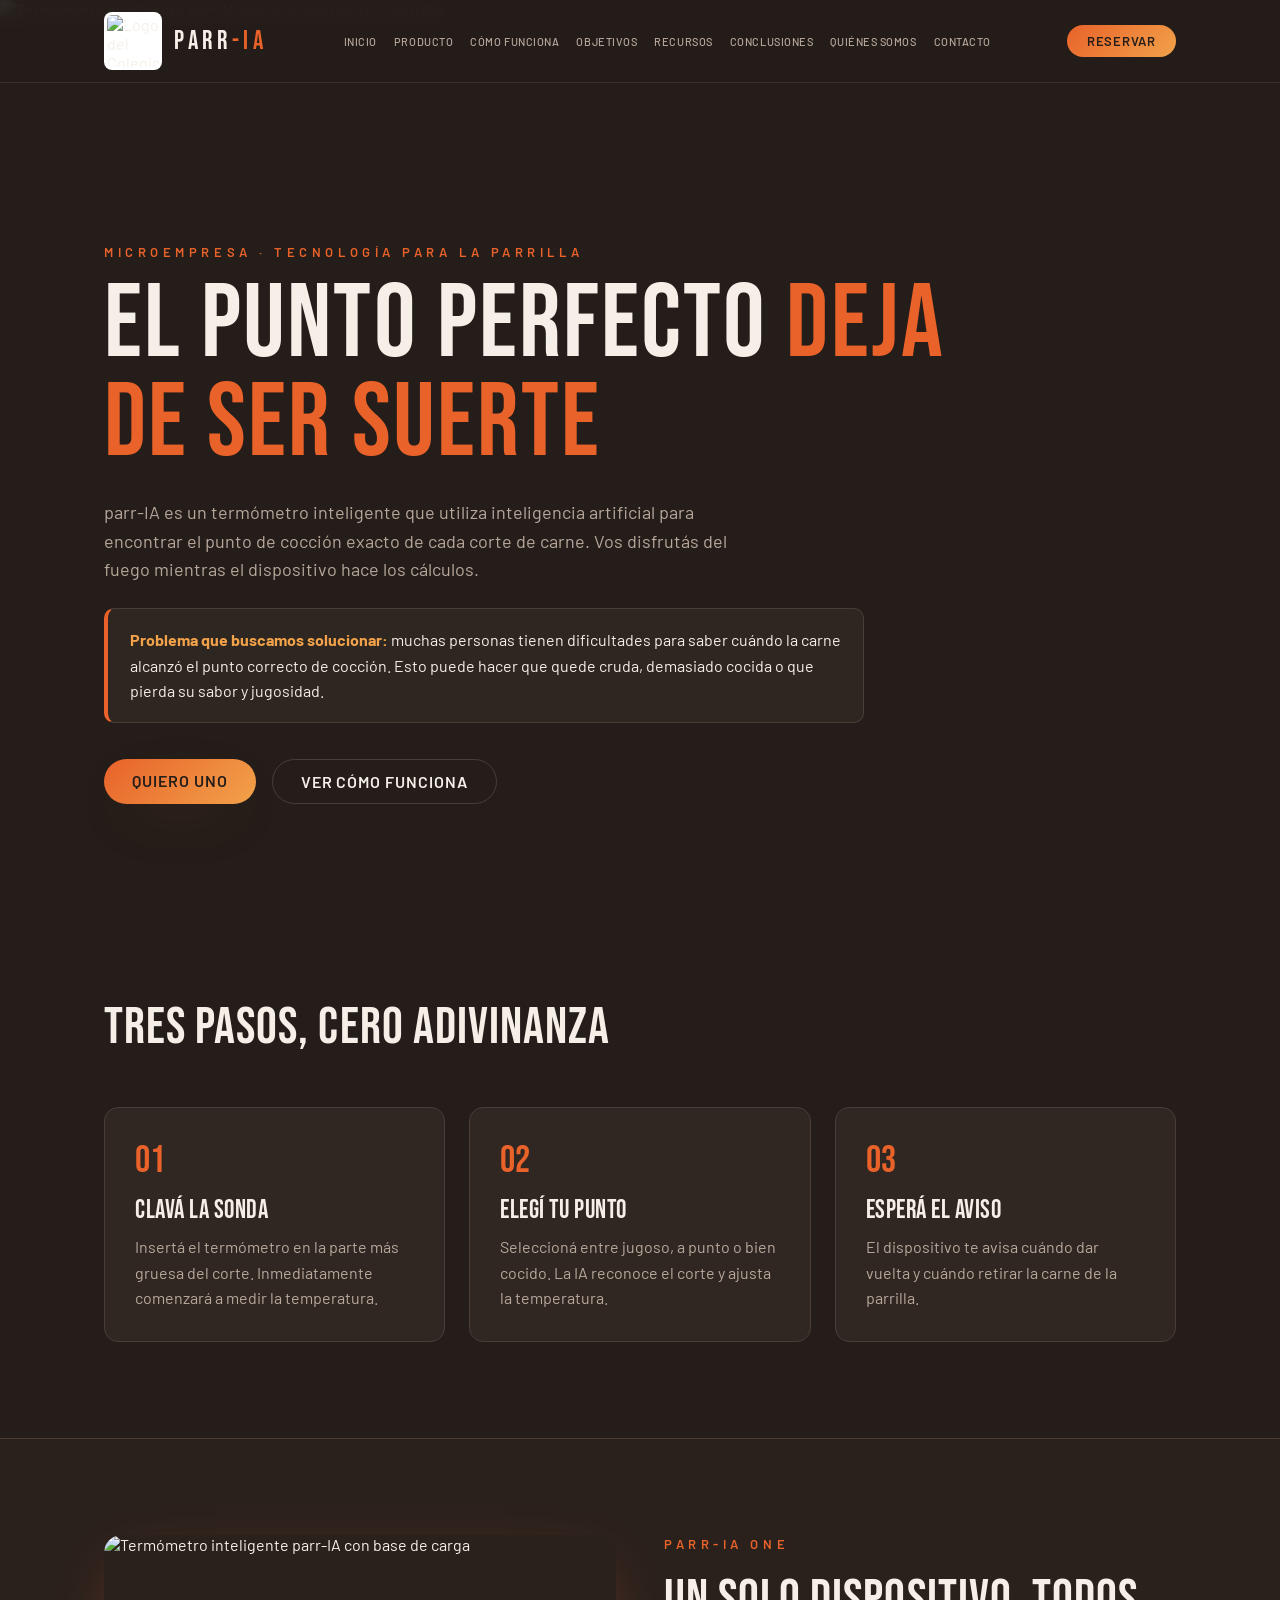
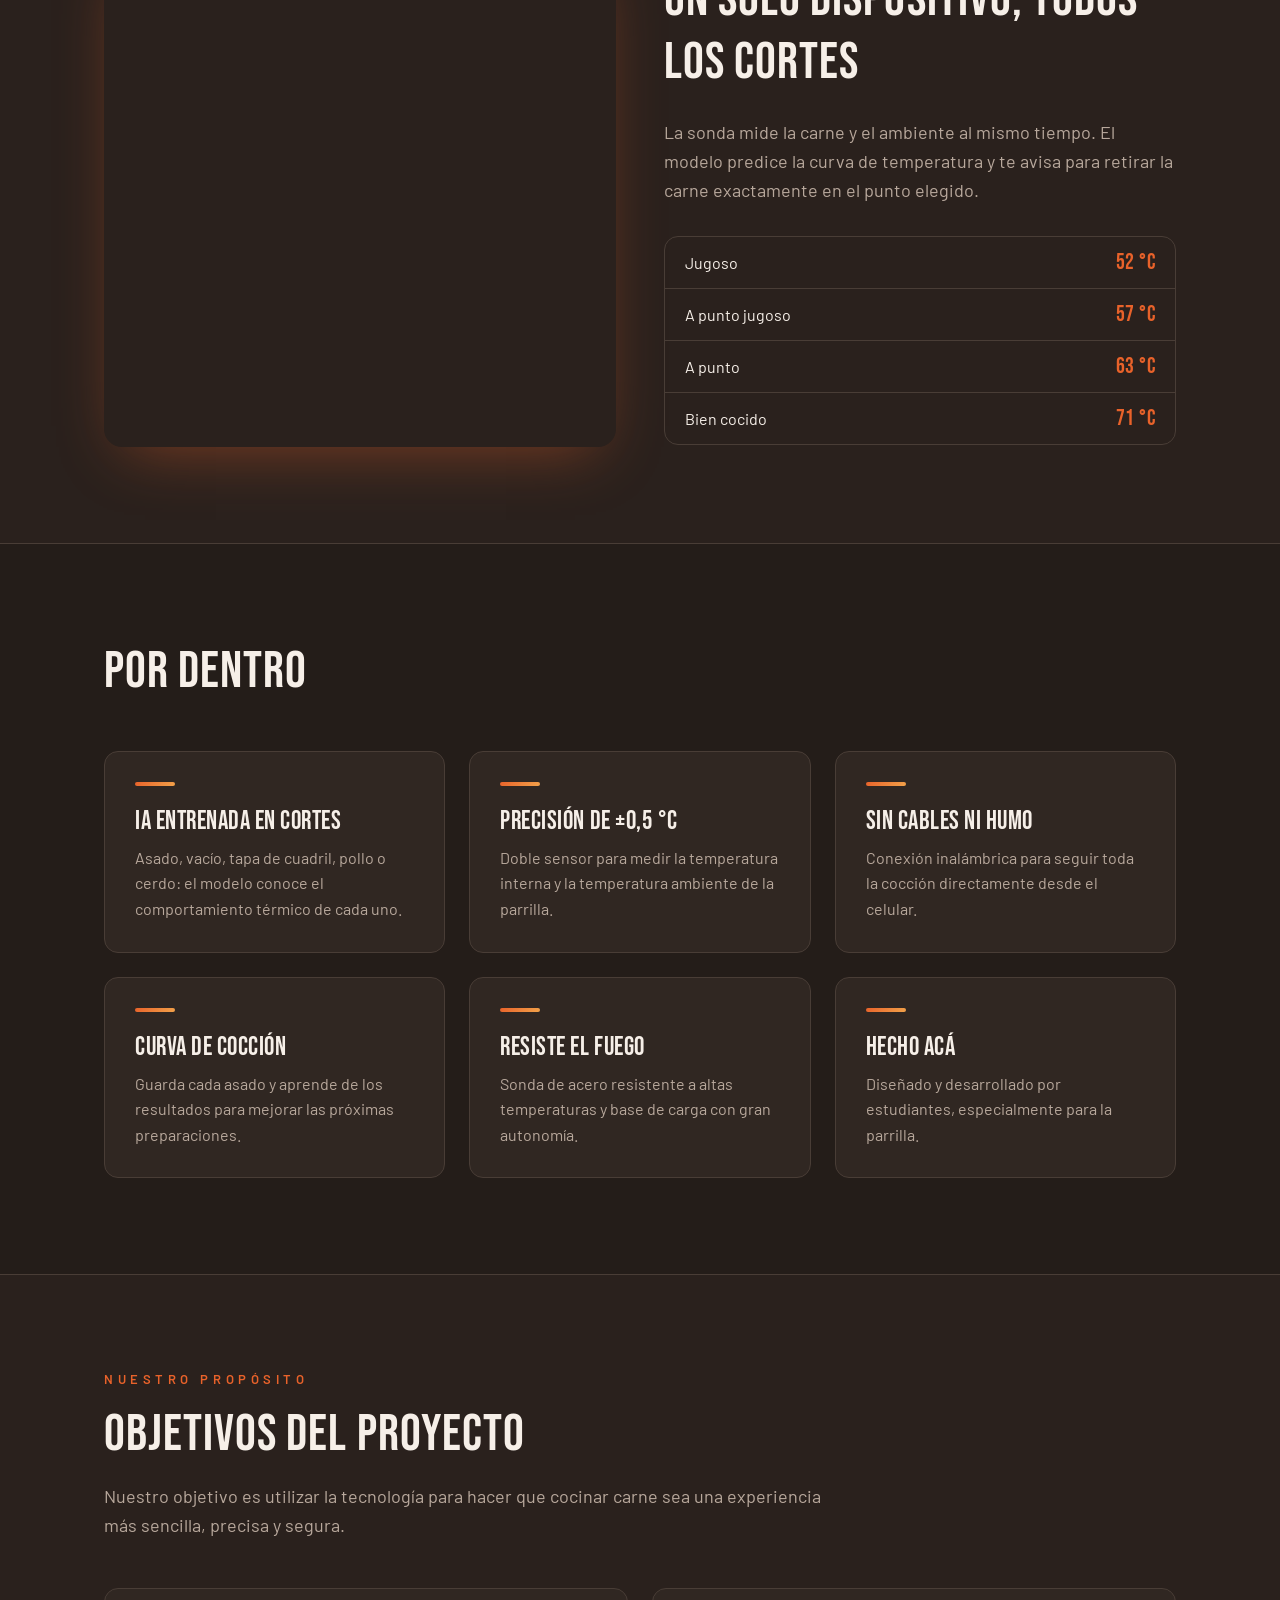
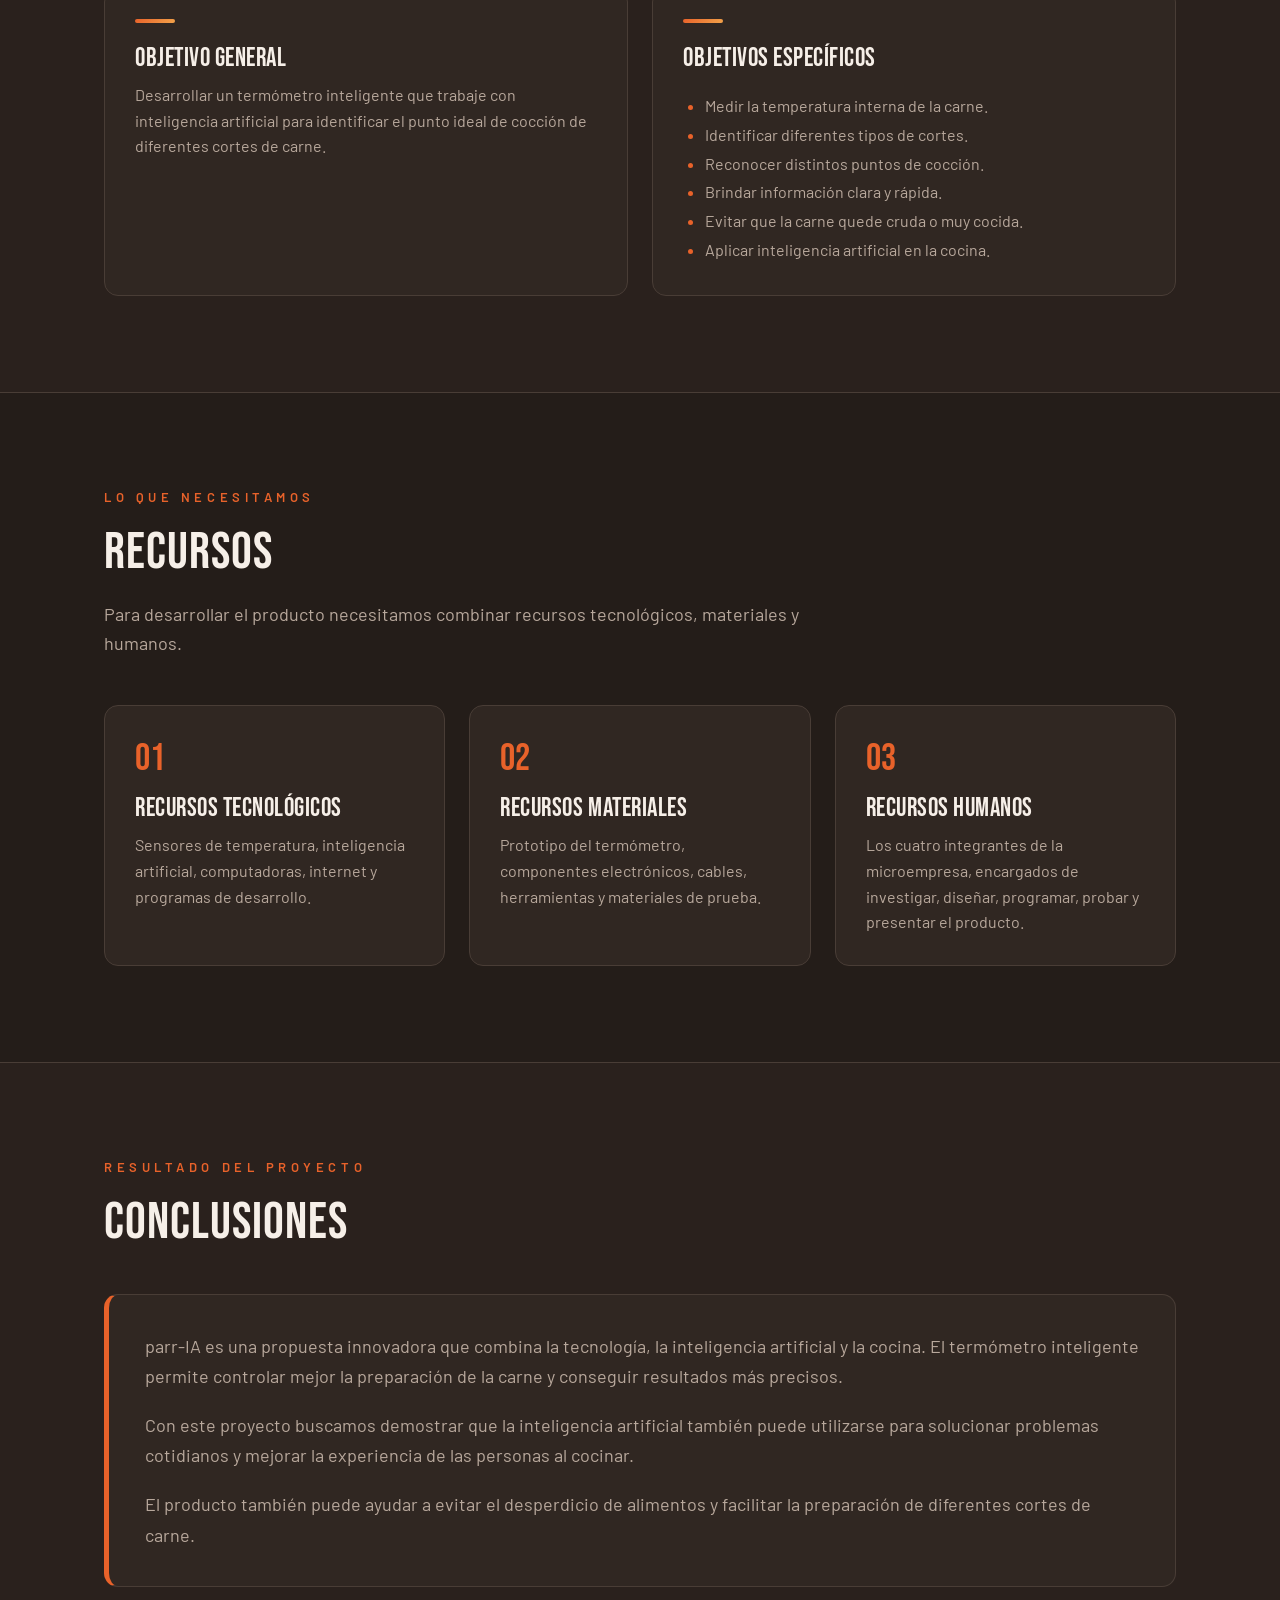
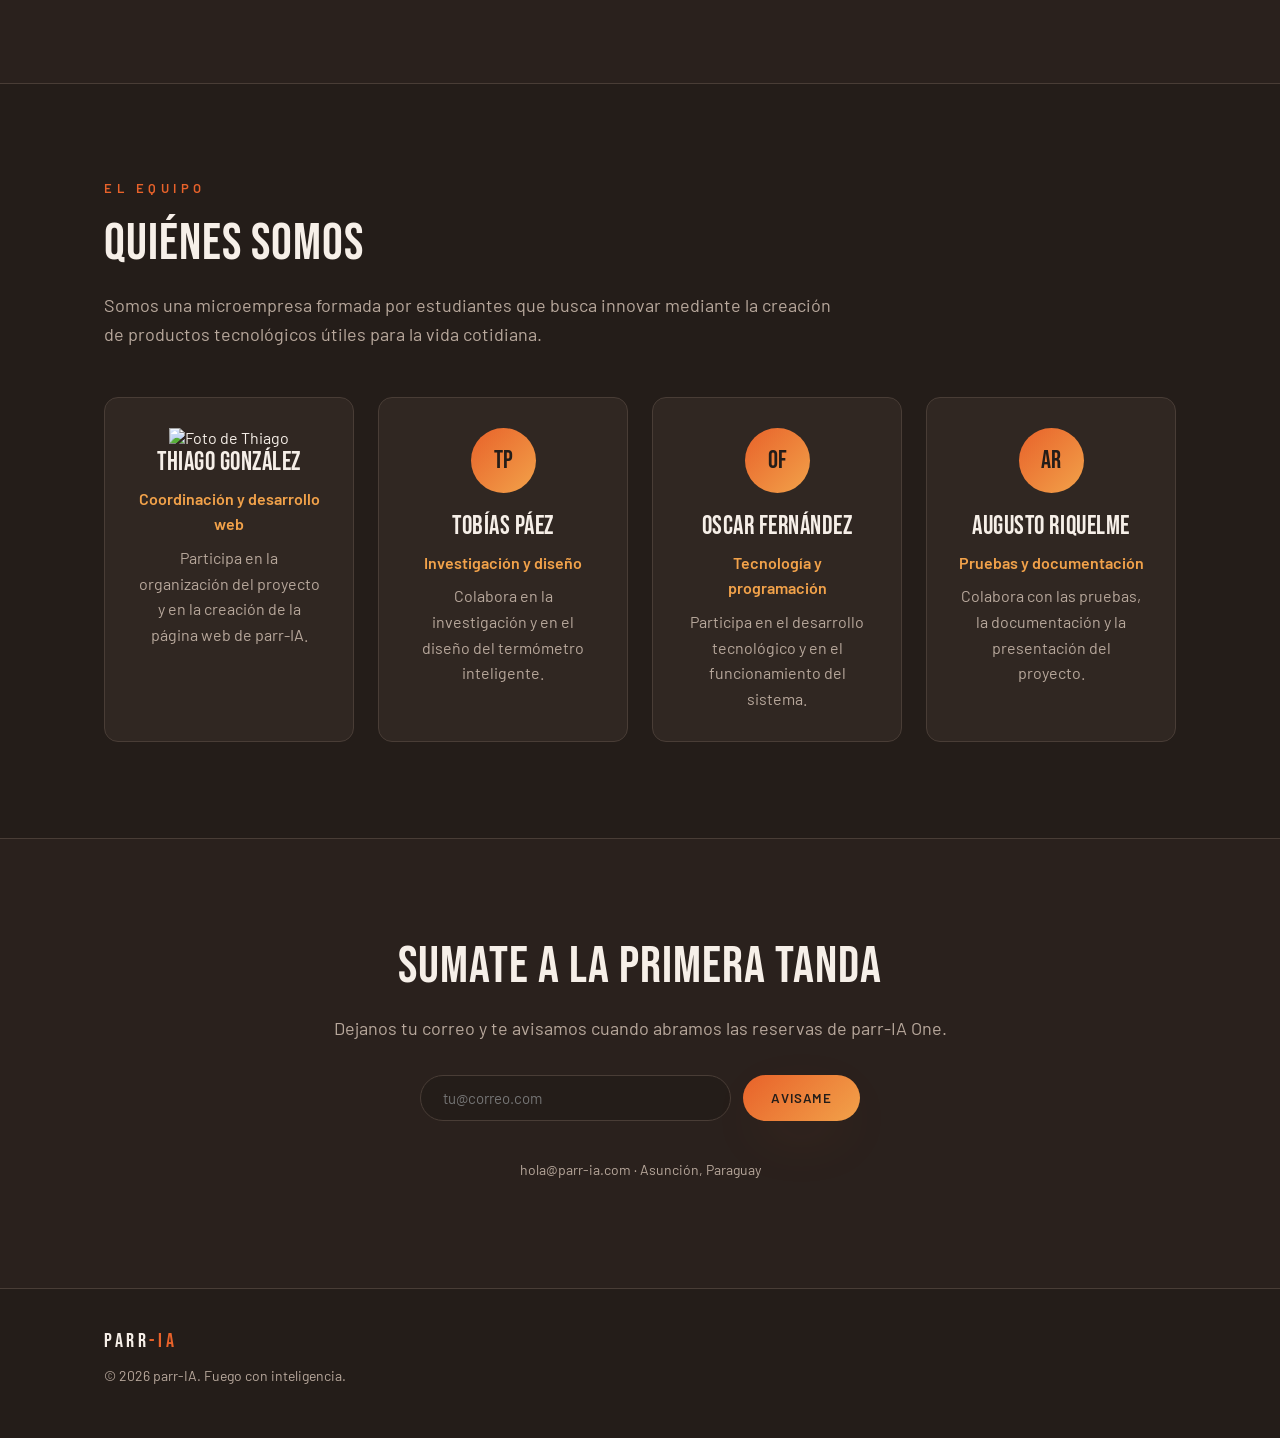
==== indexXparr.-ia.html @ 5ee210b6 "Add files via upload" ====
<!doctype html>
<html lang="es">
<head>
  <meta charset="utf-8" />
  <meta name="viewport" content="width=device-width, initial-scale=1" />

  <title>parr-IA — Termómetro inteligente con IA</title>

  <meta
    name="description"
    content="parr-IA es una microempresa que crea un termómetro inteligente con IA para encontrar el punto de cocción perfecto de cada corte de carne."
  />

  <link rel="preconnect" href="https://fonts.googleapis.com" />

  <link
    rel="preconnect"
    href="https://fonts.gstatic.com"
    crossorigin
  />

  <link
    href="https://fonts.googleapis.com/css2?family=Bebas+Neue&family=Barlow:wght@400;500;600;700&display=swap"
    rel="stylesheet"
  />

  <style>
    :root {
      --background: #241d19;
      --foreground: #f6efe8;
      --card: #302722;
      --muted-foreground: #b8a89c;
      --border: #493d36;
      --ember: #e8622a;
      --ember-glow: #f2a24a;

      --gradient-ember: linear-gradient(
        135deg,
        var(--ember),
        var(--ember-glow)
      );

      --shadow-ember:
        0 20px 60px -20px rgba(232, 98, 42, 0.45);

      --font-display:
        "Bebas Neue",
        system-ui,
        sans-serif;

      --font-body:
        "Barlow",
        system-ui,
        sans-serif;
    }

    * {
      box-sizing: border-box;
    }

    html {
      scroll-behavior: smooth;
      scroll-padding-top: 100px;
    }

    body {
      margin: 0;
      background: var(--background);
      color: var(--foreground);
      font-family: var(--font-body);
      -webkit-font-smoothing: antialiased;
    }

    h1,
    h2,
    h3,
    .display {
      margin: 0;
      font-family: var(--font-display);
      font-weight: 400;
      letter-spacing: 0.02em;
    }

    a {
      color: inherit;
      text-decoration: none;
    }

    .wrap {
      max-width: 1120px;
      margin: 0 auto;
      padding: 0 24px;
    }

    /* ENCABEZADO */

    header {
      position: fixed;
      inset: 0 0 auto 0;
      z-index: 20;
      background: rgba(36, 29, 25, 0.92);
      backdrop-filter: blur(10px);
      border-bottom: 1px solid rgba(73, 61, 54, 0.6);
    }

    header .wrap {
      display: flex;
      align-items: center;
      justify-content: space-between;
      gap: 20px;
      padding: 12px 24px;
    }

    .marca {
      display: flex;
      align-items: center;
      gap: 12px;
      flex-shrink: 0;
    }

    .logo-salesianito {
      width: 58px;
      height: 58px;
      object-fit: contain;
      background: white;
      border-radius: 8px;
      padding: 3px;
    }

    .logo {
      font-family: var(--font-display);
      font-size: 26px;
      letter-spacing: 0.18em;
      white-space: nowrap;
    }

    .ember {
      color: var(--ember);
    }

    nav {
      display: none;
      align-items: center;
      justify-content: center;
      gap: 17px;
      color: var(--muted-foreground);
      font-size: 11px;
      font-weight: 500;
      text-transform: uppercase;
      letter-spacing: 0.05em;
    }

    nav a {
      white-space: nowrap;
    }

    nav a:hover {
      color: var(--foreground);
    }

    /* BOTONES */

    .btn {
      display: inline-block;
      padding: 12px 28px;
      background-image: var(--gradient-ember);
      color: #241d19;
      border-radius: 999px;
      box-shadow: var(--shadow-ember);
      font-weight: 600;
      text-transform: uppercase;
      letter-spacing: 0.06em;
      transition: transform 0.2s ease;
    }

    .btn:hover {
      transform: scale(1.05);
    }

    .btn.sm {
      flex-shrink: 0;
      padding: 8px 20px;
      font-size: 13px;
    }

    .btn.ghost {
      background-image: none;
      color: var(--foreground);
      border: 1px solid var(--border);
      box-shadow: none;
    }

    .btn.ghost:hover {
      background: var(--card);
    }

    /* INICIO */

    .hero {
      position: relative;
      min-height: 100vh;
      display: flex;
      align-items: flex-end;
      overflow: hidden;
    }

    .hero > img {
      position: absolute;
      inset: 0;
      width: 100%;
      height: 100%;
      object-fit: cover;
    }

    .hero .smoke {
      position: absolute;
      inset: 0;
      background: linear-gradient(
        180deg,
        rgba(36, 29, 25, 0.15) 0%,
        rgba(36, 29, 25, 0.8) 55%,
        var(--background) 100%
      );
    }

    .hero .wrap {
      position: relative;
      width: 100%;
      padding: 180px 24px 96px;
    }

    .eyebrow {
      margin: 0 0 16px;
      color: var(--ember);
      font-size: 13px;
      font-weight: 600;
      text-transform: uppercase;
      letter-spacing: 0.35em;
    }

    h1 {
      max-width: 900px;
      font-size: clamp(44px, 9vw, 104px);
      line-height: 0.95;
    }

    .lead {
      max-width: 650px;
      margin-top: 24px;
      color: var(--muted-foreground);
      font-size: 18px;
      line-height: 1.6;
    }

    .problem-box {
      max-width: 760px;
      margin-top: 24px;
      padding: 18px 22px;
      background: rgba(48, 39, 34, 0.88);
      border: 1px solid var(--border);
      border-left: 4px solid var(--ember);
      border-radius: 10px;
      line-height: 1.6;
    }

    .problem-box strong {
      color: var(--ember-glow);
    }

    .actions {
      display: flex;
      flex-wrap: wrap;
      gap: 16px;
      margin-top: 36px;
    }

    /* SECCIONES */

    section.pad {
      padding: 96px 0;
    }

    h2 {
      font-size: clamp(34px, 5vw, 52px);
    }

    .section-description {
      max-width: 750px;
      margin: 16px 0 0;
      color: var(--muted-foreground);
      font-size: 18px;
      line-height: 1.6;
    }

    .grid {
      display: grid;
      gap: 24px;
      margin-top: 48px;
    }

    .cols-2 {
      grid-template-columns:
        repeat(auto-fit, minmax(300px, 1fr));
    }

    .cols-3 {
      grid-template-columns:
        repeat(auto-fit, minmax(260px, 1fr));
    }

    .cols-4 {
      grid-template-columns:
        repeat(auto-fit, minmax(220px, 1fr));
    }

    .card {
      padding: 30px;
      background: var(--card);
      border: 1px solid var(--border);
      border-radius: 14px;
      transition:
        border-color 0.2s ease,
        transform 0.2s ease;
    }

    .card:hover {
      border-color: var(--ember);
      transform: translateY(-4px);
    }

    .card .num {
      color: var(--ember);
      font-family: var(--font-display);
      font-size: 38px;
    }

    .card h3 {
      margin-top: 12px;
      font-size: 26px;
    }

    .card p {
      margin: 8px 0 0;
      color: var(--muted-foreground);
      line-height: 1.6;
    }

    .bar {
      width: 40px;
      height: 4px;
      margin-bottom: 20px;
      background-image: var(--gradient-ember);
      border-radius: 999px;
    }

    .band {
      background: rgba(48, 39, 34, 0.5);
      border-top: 1px solid var(--border);
      border-bottom: 1px solid var(--border);
    }

    .split {
      display: grid;
      grid-template-columns: 1fr;
      align-items: center;
      gap: 48px;
      padding: 96px 24px;
    }

    .split img {
      width: 100%;
      height: auto;
      border-radius: 18px;
      box-shadow: var(--shadow-ember);
    }

    .points {
      margin: 32px 0 0;
      padding: 0;
      list-style: none;
      border: 1px solid var(--border);
      border-radius: 14px;
      overflow: hidden;
    }

    .points li {
      display: flex;
      align-items: center;
      justify-content: space-between;
      padding: 12px 20px;
      border-top: 1px solid var(--border);
    }

    .points li:first-child {
      border-top: 0;
    }

    .points .temp {
      color: var(--ember);
      font-family: var(--font-display);
      font-size: 22px;
    }

    .objective-list {
      margin: 18px 0 0;
      padding-left: 22px;
      color: var(--muted-foreground);
      line-height: 1.8;
    }

    .objective-list li::marker {
      color: var(--ember);
    }

    .conclusion {
      margin-top: 40px;
      padding: 36px;
      background: var(--card);
      border: 1px solid var(--border);
      border-left: 5px solid var(--ember);
      border-radius: 14px;
    }

    .conclusion p {
      margin: 0;
      color: var(--muted-foreground);
      font-size: 18px;
      line-height: 1.7;
    }

    .conclusion p + p {
      margin-top: 18px;
    }

    /* INTEGRANTES */

    .member-card {
      text-align: center;
    }

    .member-icon {
      width: 65px;
      height: 65px;
      display: flex;
      align-items: center;
      justify-content: center;
      margin: 0 auto 18px;
      background-image: var(--gradient-ember);
      color: #241d19;
      border-radius: 50%;
      font-family: var(--font-display);
      font-size: 25px;
    }

    .member-card h3 {
      margin-top: 0;
    }

    .member-role {
      color: var(--ember-glow) !important;
      font-weight: 600;
    }

    /* CONTACTO */

    .center {
      text-align: center;
    }

    form {
      display: flex;
      flex-direction: column;
      gap: 12px;
      max-width: 440px;
      margin: 32px auto 0;
    }

    input[type="email"] {
      flex: 1;
      padding: 13px 22px;
      background: var(--background);
      color: var(--foreground);
      border: 1px solid var(--border);
      border-radius: 999px;
      outline: none;
      font-family: inherit;
      font-size: 15px;
    }

    input[type="email"]:focus {
      border-color: var(--ember);
    }

    footer {
      max-width: 1120px;
      margin: 0 auto;
      padding: 40px 24px;
      color: var(--muted-foreground);
      font-size: 14px;
    }

    footer .logo {
      color: var(--foreground);
      font-size: 20px;
    }

    @media (min-width: 640px) {
      form {
        flex-direction: row;
      }
    }

    @media (min-width: 768px) {
      .split {
        grid-template-columns: 1fr 1fr;
      }
    }

    @media (min-width: 1050px) {
      nav {
        display: flex;
      }
    }

    @media (max-width: 500px) {
      header .wrap {
        padding: 10px 14px;
      }

      .logo-salesianito {
        width: 45px;
        height: 45px;
      }

      .logo {
        font-size: 21px;
      }

      .btn.sm {
        padding: 8px 14px;
        font-size: 11px;
      }

      .hero .wrap {
        padding-top: 150px;
      }
    }
  </style>
</head>

<body>

  <!-- BARRA DE NAVEGACIÓN -->

  <header>
    <div class="wrap">

      <a class="marca" href="#inicio">

        <img
          src="salesianito.ico"
          alt="Logo del Colegio Salesianito"
          class="logo-salesianito"
        />

        <span class="logo">
          parr<span class="ember">-IA</span>
        </span>

      </a>

      <nav>
        <a href="#inicio">Inicio</a>
        <a href="#producto">Producto</a>
        <a href="#como">Cómo funciona</a>
        <a href="#objetivos">Objetivos</a>
        <a href="#recursos">Recursos</a>
        <a href="#conclusiones">Conclusiones</a>
        <a href="#quienes-somos">Quiénes somos</a>
        <a href="#contacto">Contacto</a>
      </nav>

      <a class="btn sm" href="#contacto">
        Reservar
      </a>

    </div>
  </header>

  <main>

    <!-- INICIO -->

    <section class="hero" id="inicio">

      <img
        src="hero-parria.jpg"
        width="1600"
        height="1104"
        alt="Termómetro inteligente parr-IA sobre una carne en la parrilla"
      />

      <div class="smoke"></div>

      <div class="wrap">

        <p class="eyebrow">
          Microempresa · Tecnología para la parrilla
        </p>

        <h1>
          El punto perfecto
          <span class="ember">deja de ser suerte</span>
        </h1>

        <p class="lead">
          parr-IA es un termómetro inteligente que utiliza
          inteligencia artificial para encontrar el punto de
          cocción exacto de cada corte de carne. Vos disfrutás
          del fuego mientras el dispositivo hace los cálculos.
        </p>

        <div class="problem-box">

          <strong>
            Problema que buscamos solucionar:
          </strong>

          muchas personas tienen dificultades para saber cuándo
          la carne alcanzó el punto correcto de cocción. Esto puede
          hacer que quede cruda, demasiado cocida o que pierda
          su sabor y jugosidad.

        </div>

        <div class="actions">

          <a class="btn" href="#contacto">
            Quiero uno
          </a>

          <a class="btn ghost" href="#como">
            Ver cómo funciona
          </a>

        </div>

      </div>
    </section>

    <!-- CÓMO FUNCIONA -->

    <section class="pad" id="como">
      <div class="wrap">

        <h2>Tres pasos, cero adivinanza</h2>

        <div class="grid cols-3">

          <div class="card">

            <span class="num">01</span>

            <h3>Clavá la sonda</h3>

            <p>
              Insertá el termómetro en la parte más gruesa del
              corte. Inmediatamente comenzará a medir la temperatura.
            </p>

          </div>

          <div class="card">

            <span class="num">02</span>

            <h3>Elegí tu punto</h3>

            <p>
              Seleccioná entre jugoso, a punto o bien cocido.
              La IA reconoce el corte y ajusta la temperatura.
            </p>

          </div>

          <div class="card">

            <span class="num">03</span>

            <h3>Esperá el aviso</h3>

            <p>
              El dispositivo te avisa cuándo dar vuelta y
              cuándo retirar la carne de la parrilla.
            </p>

          </div>

        </div>
      </div>
    </section>

    <!-- PRODUCTO -->

    <section class="band" id="producto">
      <div class="wrap split">

        <img
          src="producto-parria.jpg"
          width="1200"
          height="1200"
          loading="lazy"
          alt="Termómetro inteligente parr-IA con base de carga"
        />

        <div>

          <p class="eyebrow">
            parr-IA One
          </p>

          <h2>
            Un solo dispositivo, todos los cortes
          </h2>

          <p class="lead">
            La sonda mide la carne y el ambiente al mismo tiempo.
            El modelo predice la curva de temperatura y te avisa
            para retirar la carne exactamente en el punto elegido.
          </p>

          <ul class="points">

            <li>
              <span>Jugoso</span>
              <span class="temp">52 °C</span>
            </li>

            <li>
              <span>A punto jugoso</span>
              <span class="temp">57 °C</span>
            </li>

            <li>
              <span>A punto</span>
              <span class="temp">63 °C</span>
            </li>

            <li>
              <span>Bien cocido</span>
              <span class="temp">71 °C</span>
            </li>

          </ul>

        </div>
      </div>
    </section>

    <!-- CARACTERÍSTICAS -->

    <section class="pad">
      <div class="wrap">

        <h2>Por dentro</h2>

        <div class="grid cols-3">

          <div class="card">

            <div class="bar"></div>

            <h3>IA entrenada en cortes</h3>

            <p>
              Asado, vacío, tapa de cuadril, pollo o cerdo:
              el modelo conoce el comportamiento térmico de cada uno.
            </p>

          </div>

          <div class="card">

            <div class="bar"></div>

            <h3>Precisión de ±0,5 °C</h3>

            <p>
              Doble sensor para medir la temperatura interna
              y la temperatura ambiente de la parrilla.
            </p>

          </div>

          <div class="card">

            <div class="bar"></div>

            <h3>Sin cables ni humo</h3>

            <p>
              Conexión inalámbrica para seguir toda la cocción
              directamente desde el celular.
            </p>

          </div>

          <div class="card">

            <div class="bar"></div>

            <h3>Curva de cocción</h3>

            <p>
              Guarda cada asado y aprende de los resultados para
              mejorar las próximas preparaciones.
            </p>

          </div>

          <div class="card">

            <div class="bar"></div>

            <h3>Resiste el fuego</h3>

            <p>
              Sonda de acero resistente a altas temperaturas
              y base de carga con gran autonomía.
            </p>

          </div>

          <div class="card">

            <div class="bar"></div>

            <h3>Hecho acá</h3>

            <p>
              Diseñado y desarrollado por estudiantes,
              especialmente para la parrilla.
            </p>

          </div>

        </div>
      </div>
    </section>

    <!-- OBJETIVOS -->

    <section class="band pad" id="objetivos">
      <div class="wrap">

        <p class="eyebrow">
          Nuestro propósito
        </p>

        <h2>Objetivos del proyecto</h2>

        <p class="section-description">
          Nuestro objetivo es utilizar la tecnología para hacer
          que cocinar carne sea una experiencia más sencilla,
          precisa y segura.
        </p>

        <div class="grid cols-2">

          <div class="card">

            <div class="bar"></div>

            <h3>Objetivo general</h3>

            <p>
              Desarrollar un termómetro inteligente que trabaje
              con inteligencia artificial para identificar el
              punto ideal de cocción de diferentes cortes de carne.
            </p>

          </div>

          <div class="card">

            <div class="bar"></div>

            <h3>Objetivos específicos</h3>

            <ul class="objective-list">
              <li>Medir la temperatura interna de la carne.</li>
              <li>Identificar diferentes tipos de cortes.</li>
              <li>Reconocer distintos puntos de cocción.</li>
              <li>Brindar información clara y rápida.</li>
              <li>Evitar que la carne quede cruda o muy cocida.</li>
              <li>Aplicar inteligencia artificial en la cocina.</li>
            </ul>

          </div>

        </div>
      </div>
    </section>

    <!-- RECURSOS -->

    <section class="pad" id="recursos">
      <div class="wrap">

        <p class="eyebrow">
          Lo que necesitamos
        </p>

        <h2>Recursos</h2>

        <p class="section-description">
          Para desarrollar el producto necesitamos combinar
          recursos tecnológicos, materiales y humanos.
        </p>

        <div class="grid cols-3">

          <div class="card">

            <span class="num">01</span>

            <h3>Recursos tecnológicos</h3>

            <p>
              Sensores de temperatura, inteligencia artificial,
              computadoras, internet y programas de desarrollo.
            </p>

          </div>

          <div class="card">

            <span class="num">02</span>

            <h3>Recursos materiales</h3>

            <p>
              Prototipo del termómetro, componentes electrónicos,
              cables, herramientas y materiales de prueba.
            </p>

          </div>

          <div class="card">

            <span class="num">03</span>

            <h3>Recursos humanos</h3>

            <p>
              Los cuatro integrantes de la microempresa,
              encargados de investigar, diseñar, programar,
              probar y presentar el producto.
            </p>

          </div>

        </div>
      </div>
    </section>

    <!-- CONCLUSIONES -->

    <section class="band pad" id="conclusiones">
      <div class="wrap">

        <p class="eyebrow">
          Resultado del proyecto
        </p>

        <h2>Conclusiones</h2>

        <div class="conclusion">

          <p>
            parr-IA es una propuesta innovadora que combina la
            tecnología, la inteligencia artificial y la cocina.
            El termómetro inteligente permite controlar mejor
            la preparación de la carne y conseguir resultados
            más precisos.
          </p>

          <p>
            Con este proyecto buscamos demostrar que la inteligencia
            artificial también puede utilizarse para solucionar
            problemas cotidianos y mejorar la experiencia de las
            personas al cocinar.
          </p>

          <p>
            El producto también puede ayudar a evitar el desperdicio
            de alimentos y facilitar la preparación de diferentes
            cortes de carne.
          </p>

        </div>
      </div>
    </section>

    <!-- QUIÉNES SOMOS -->

    <section class="pad" id="quienes-somos">
      <div class="wrap">

        <p class="eyebrow">
          El equipo
        </p>

        <h2>Quiénes somos</h2>

        <p class="section-description">
          Somos una microempresa formada por estudiantes que busca
          innovar mediante la creación de productos tecnológicos
          útiles para la vida cotidiana.
        </p>

        <div class="grid cols-4">

          <div class="card member-card">

            <div> <img src="IMG_5644.ico" alt="Foto de Thiago"></div>

            <h3>Thiago González</h3>

            <p class="member-role">
              Coordinación y desarrollo web
            </p>

            <p>
              Participa en la organización del proyecto y en
              la creación de la página web de parr-IA.
            </p>

          </div>

          <div class="card member-card">

            <div class="member-icon">
              TP
            </div>

            <h3>Tobías Páez</h3>

            <p class="member-role">
              Investigación y diseño
            </p>

            <p>
              Colabora en la investigación y en el diseño
              del termómetro inteligente.
            </p>

          </div>

          <div class="card member-card">

            <div class="member-icon">
              OF
            </div>

            <h3>Oscar Fernández</h3>

            <p class="member-role">
              Tecnología y programación
            </p>

            <p>
              Participa en el desarrollo tecnológico y en el
              funcionamiento del sistema.
            </p>

          </div>

          <div class="card member-card">

            <div class="member-icon">
              AR
            </div>

            <h3>Augusto Riquelme</h3>

            <p class="member-role">
              Pruebas y documentación
            </p>

            <p>
              Colabora con las pruebas, la documentación
              y la presentación del proyecto.
            </p>

          </div>

        </div>
      </div>
    </section>

    <!-- CONTACTO -->

    <section class="band" id="contacto">

      <div
        class="wrap center"
        style="max-width: 720px; padding: 96px 24px"
      >

        <h2>Sumate a la primera tanda</h2>

        <p
          class="lead"
          style="margin: 16px auto 0"
        >
          Dejanos tu correo y te avisamos cuando abramos
          las reservas de parr-IA One.
        </p>

        <form
          onsubmit="
            event.preventDefault();
            this.reset();
            alert('¡Gracias! Te avisamos.');
          "
        >

          <input
            type="email"
            required
            placeholder="tu@correo.com"
            aria-label="Tu correo electrónico"
          />

          <button
            class="btn"
            type="submit"
            style="
              border: 0;
              font-family: inherit;
              cursor: pointer;
            "
          >
            Avisame
          </button>

        </form>

        <p
          style="
            margin-top: 40px;
            font-size: 14px;
            color: var(--muted-foreground);
          "
        >
          hola@parr-ia.com · Asunción, Paraguay
        </p>

      </div>
    </section>

  </main>

  <!-- PIE DE PÁGINA -->

  <footer>

    <span class="logo">
      parr<span class="ember">-IA</span>
    </span>

    <p>
      © 2026 parr-IA. Fuego con inteligencia.
    </p>

  </footer>

</body>
</html>
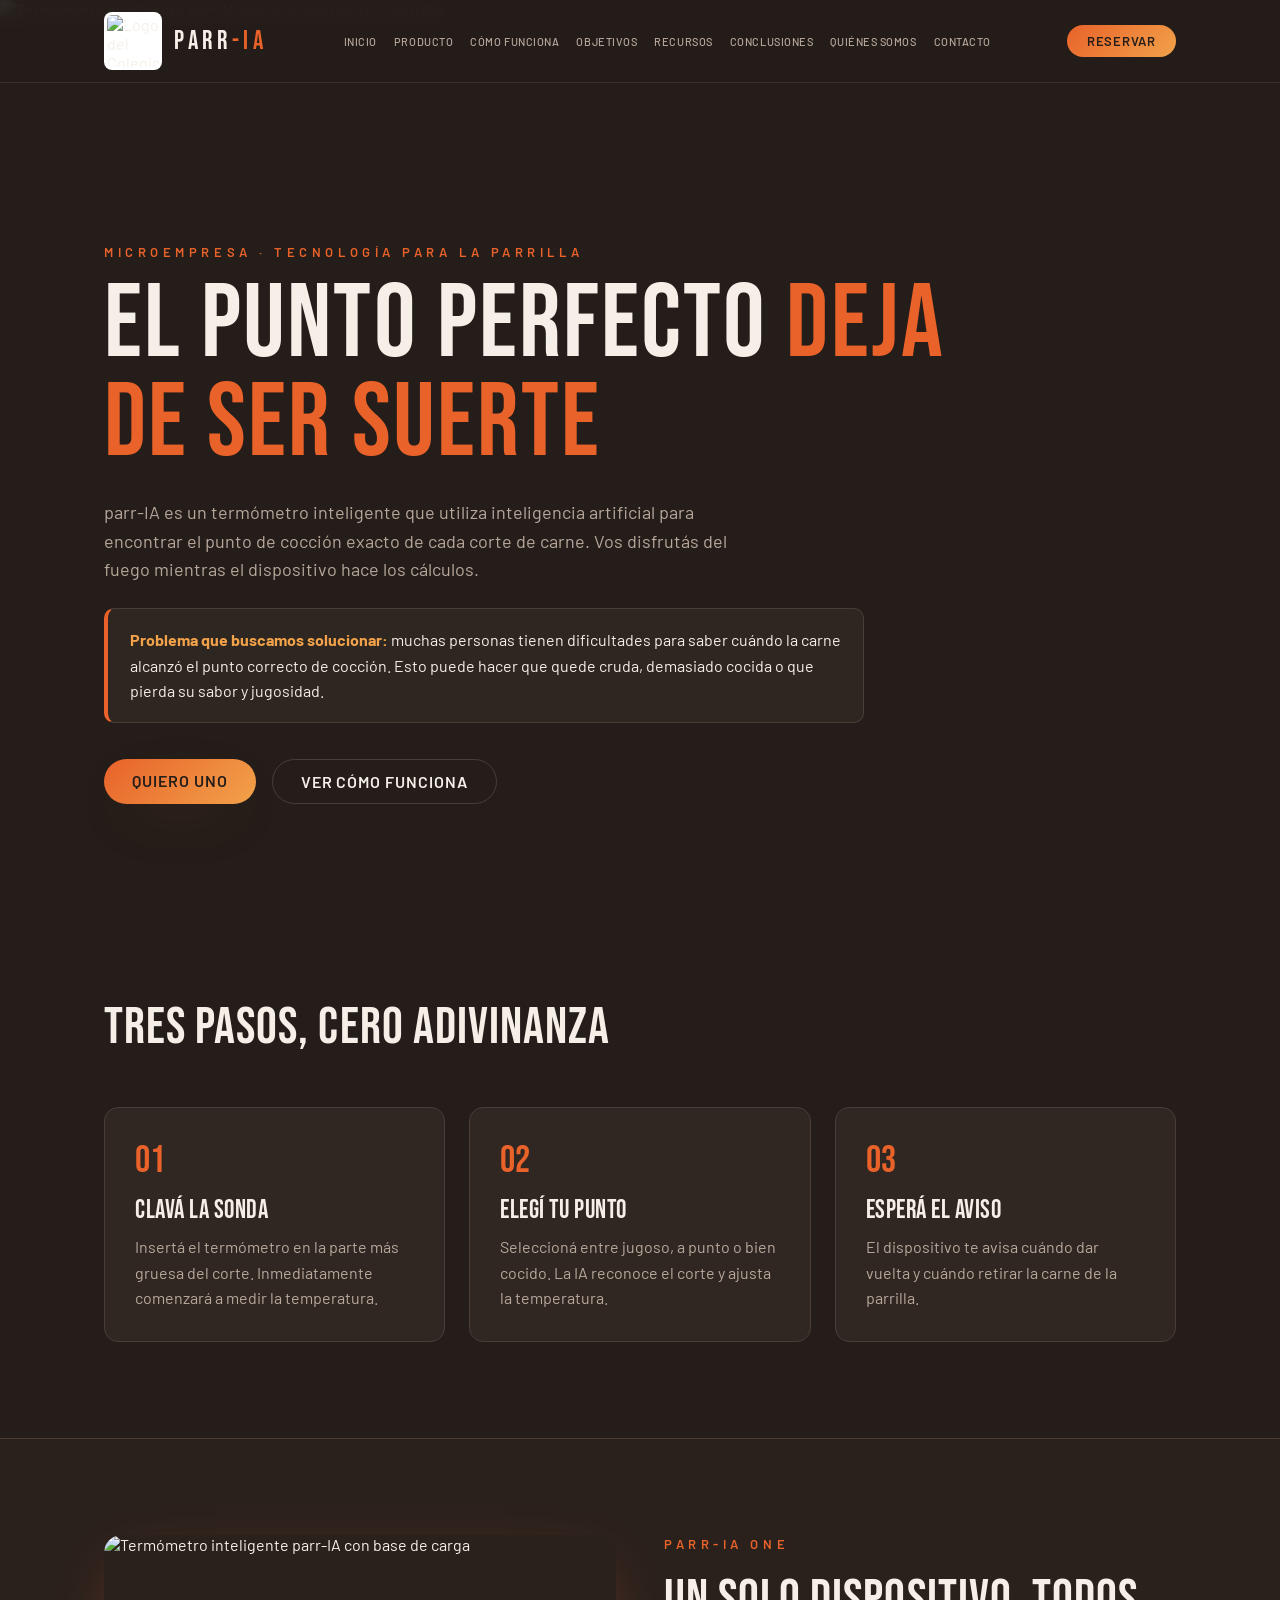
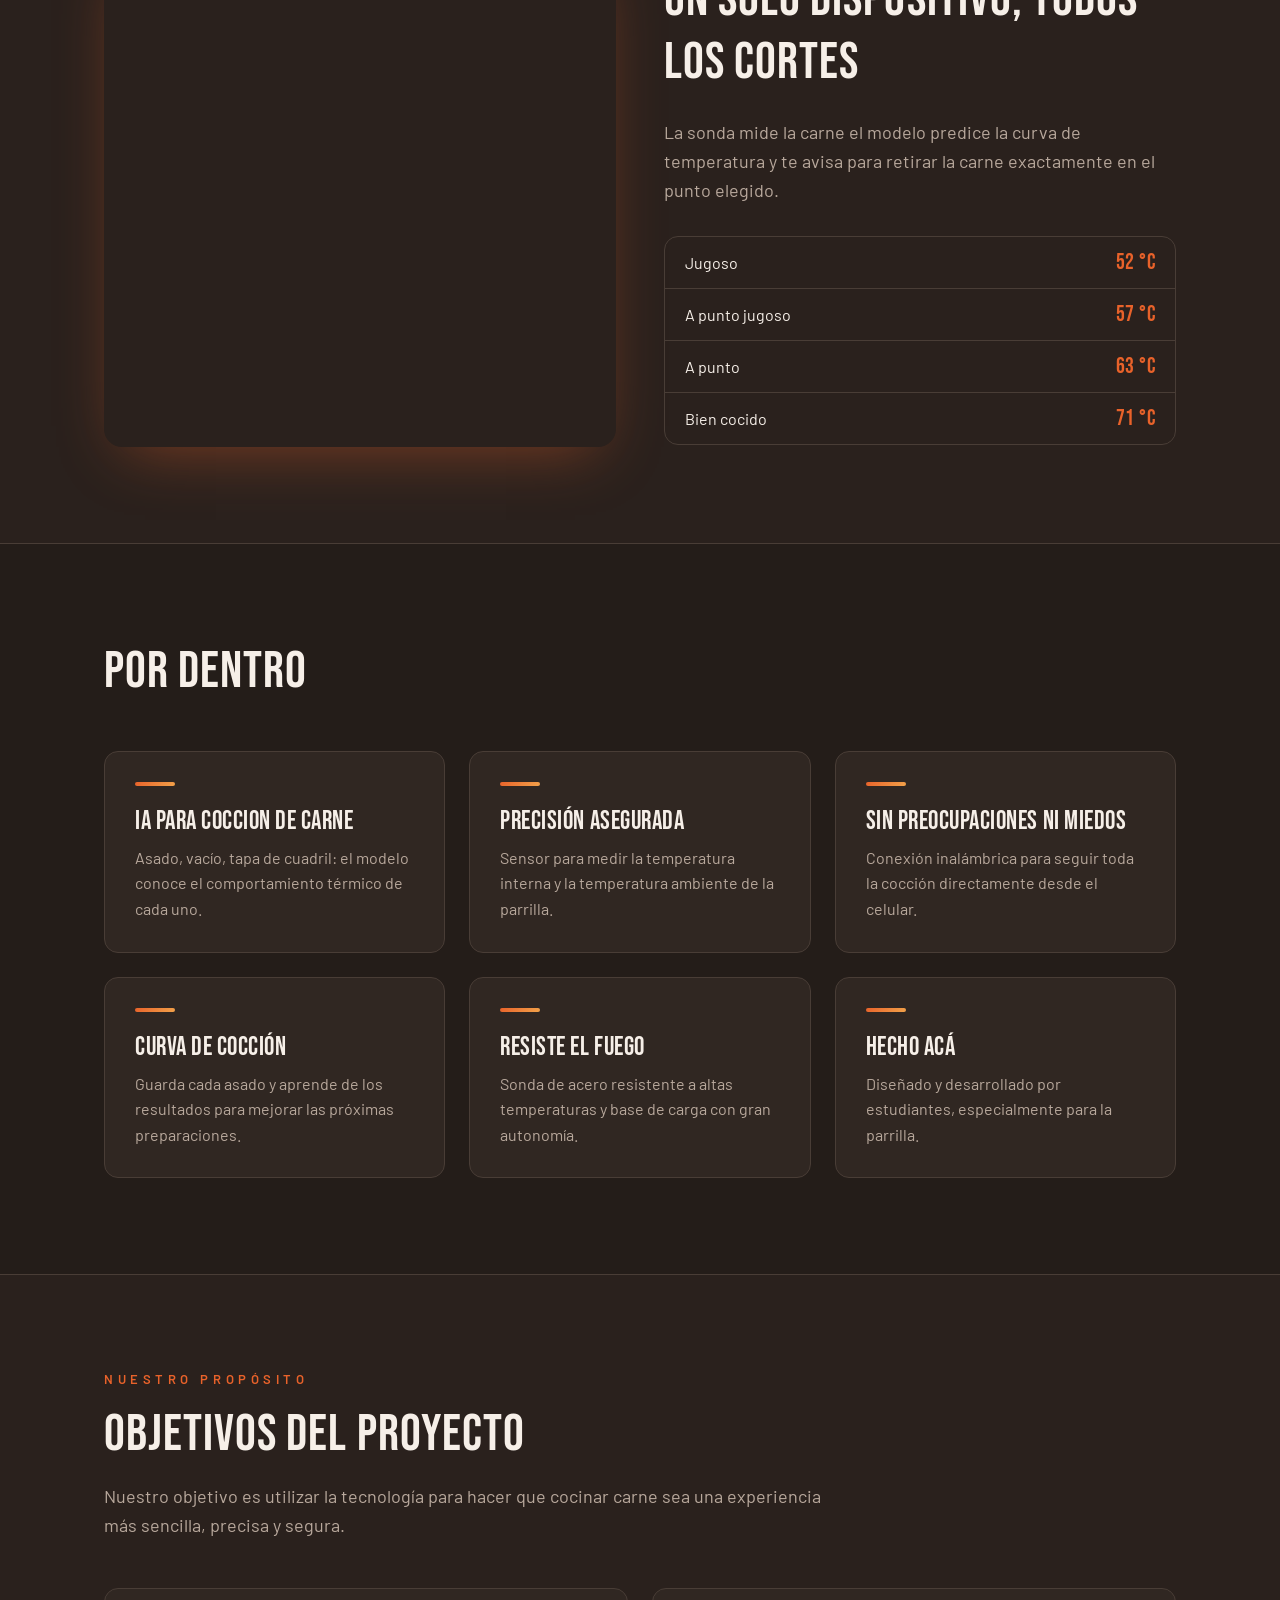
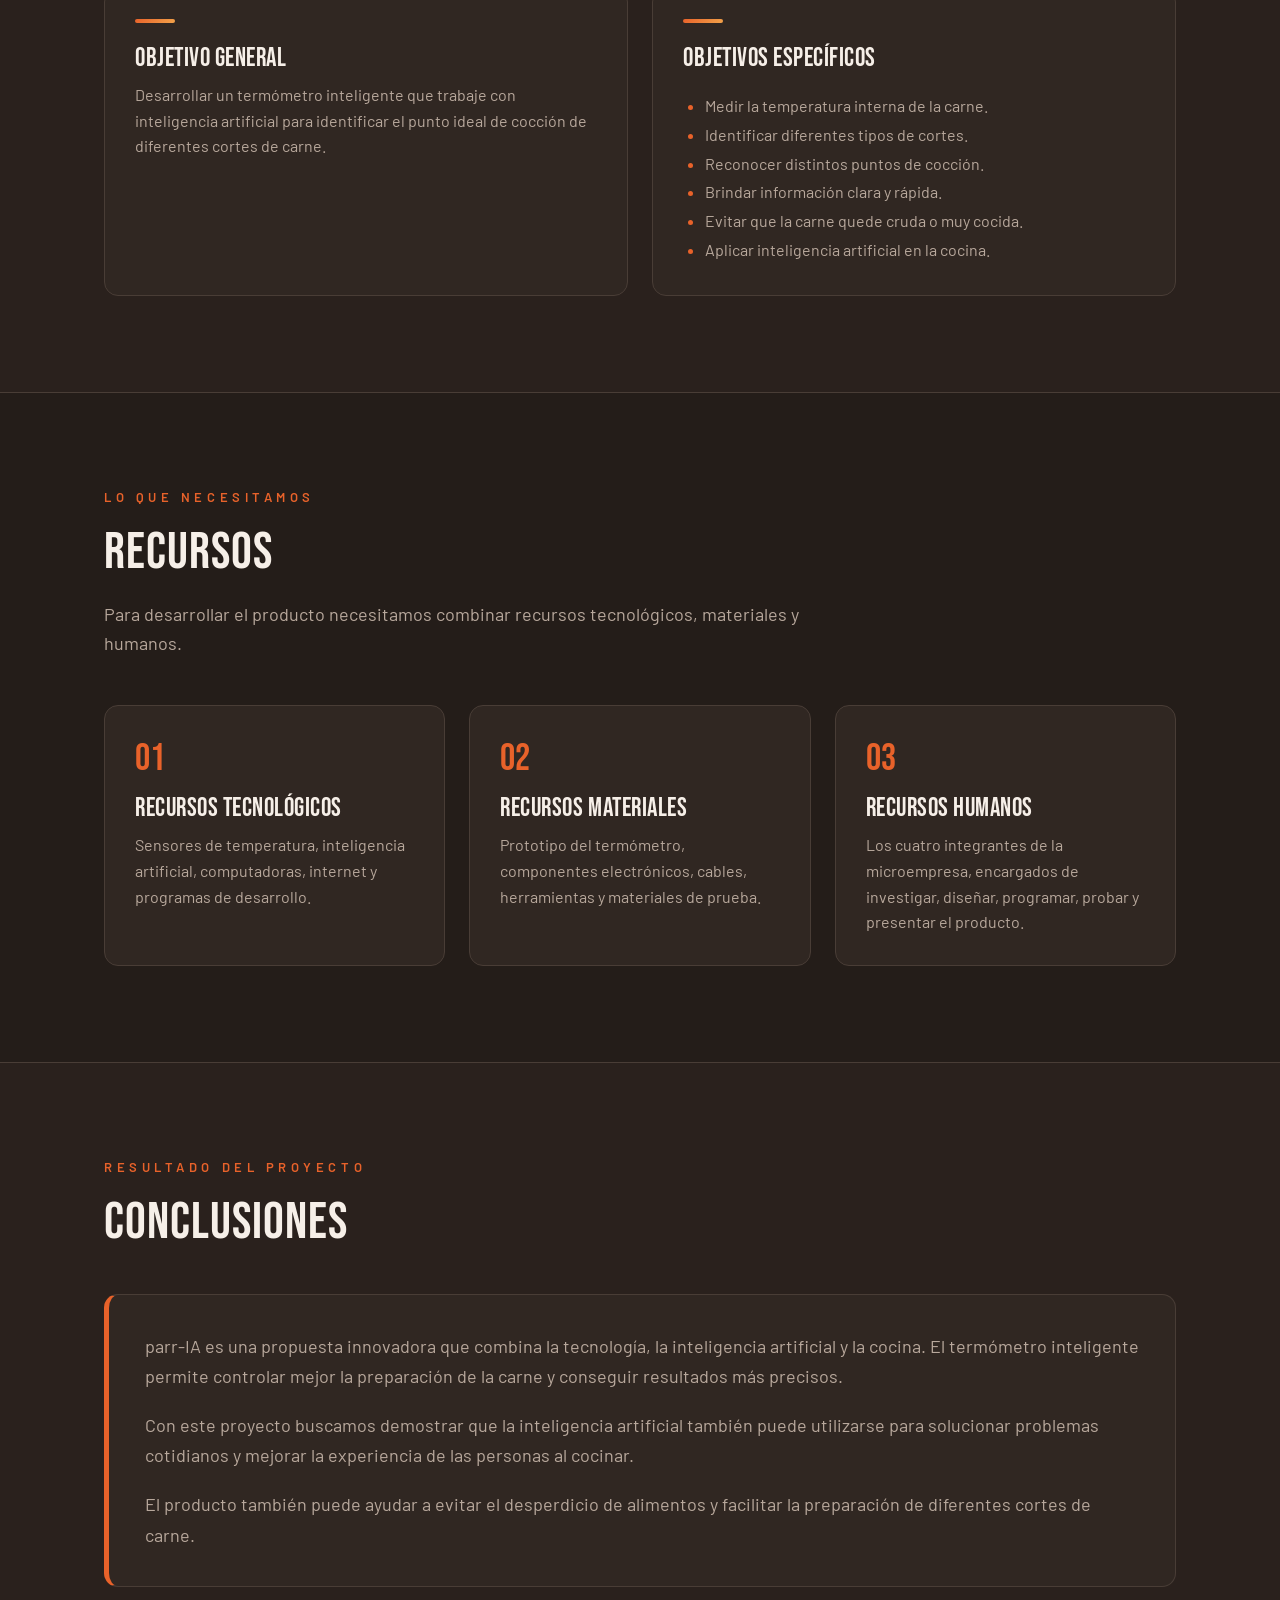
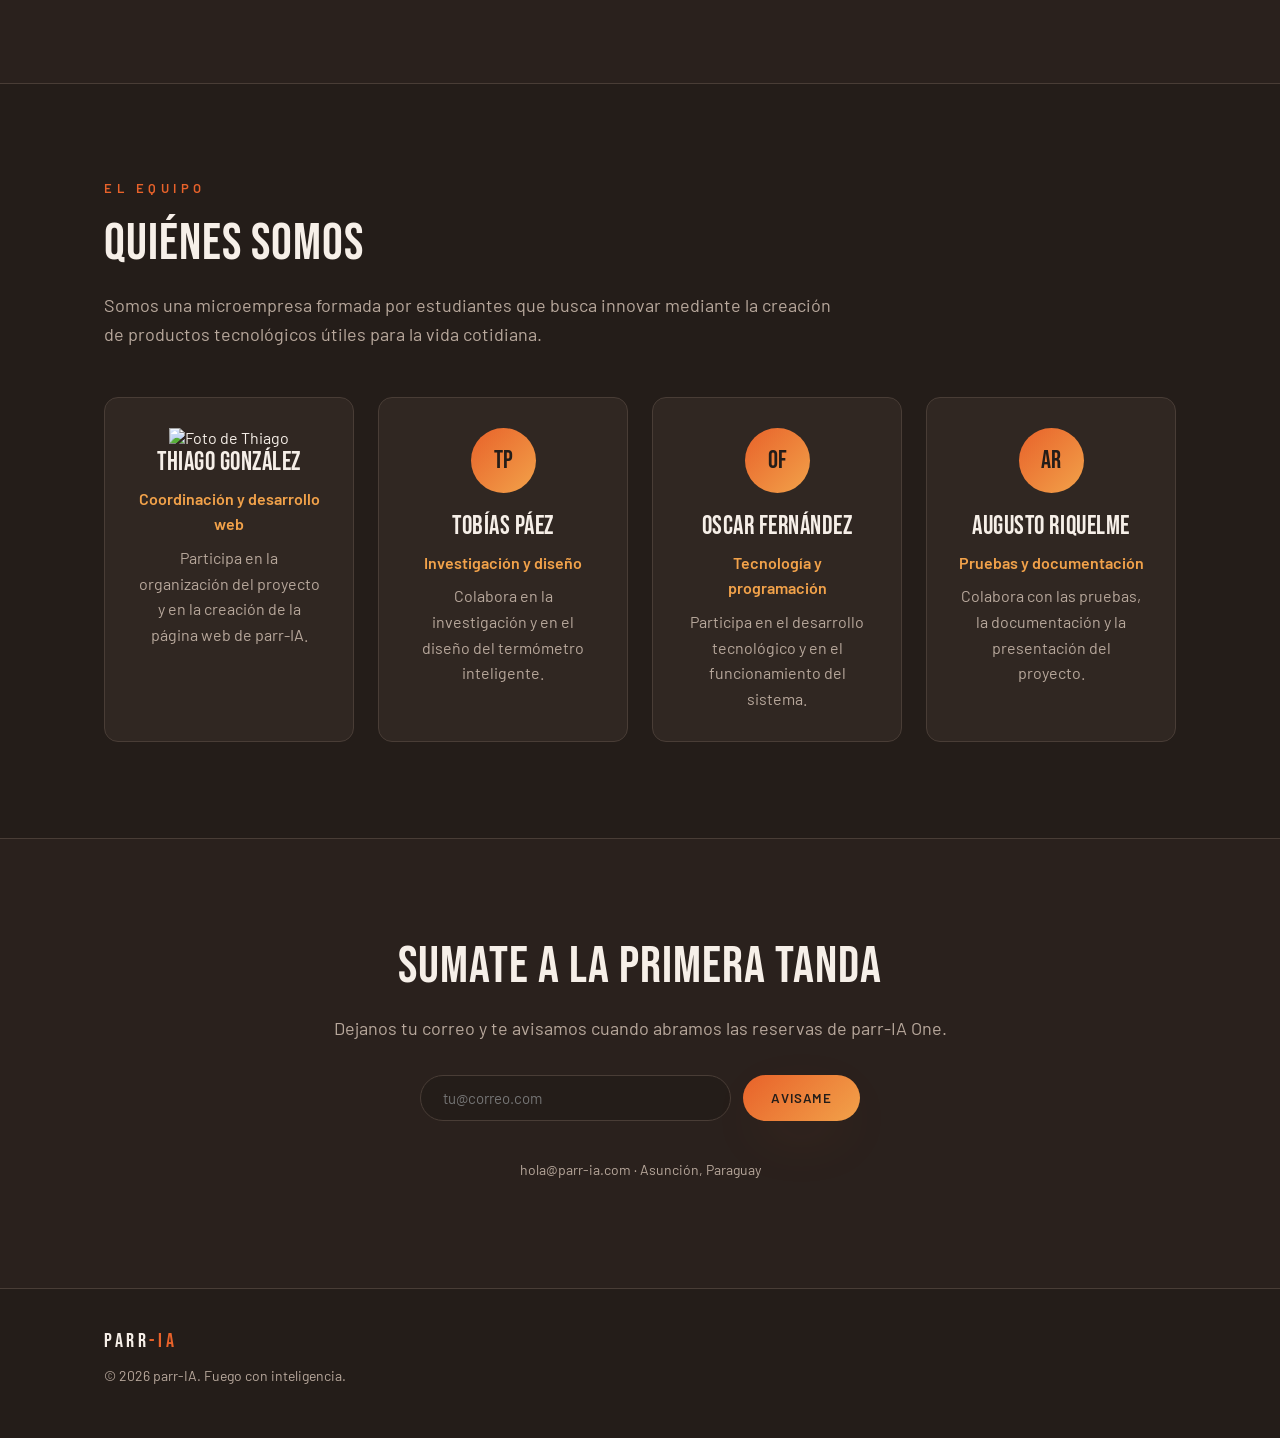
==== commit bae56b50: "Add files via upload verson mas nueva" ====
--- a/indexXparr.-ia.html
+++ b/indexXparr.-ia.html
@@ -724,8 +724,7 @@
           </h2>
 
           <p class="lead">
-            La sonda mide la carne y el ambiente al mismo tiempo.
-            El modelo predice la curva de temperatura y te avisa
+            La sonda mide la carne el modelo predice la curva de temperatura y te avisa
             para retirar la carne exactamente en el punto elegido.
           </p>
 
@@ -770,10 +769,10 @@
 
             <div class="bar"></div>
 
-            <h3>IA entrenada en cortes</h3>
-
-            <p>
-              Asado, vacío, tapa de cuadril, pollo o cerdo:
+            <h3>IA para coccion de carne</h3>
+
+            <p>
+              Asado, vacío, tapa de cuadril:
               el modelo conoce el comportamiento térmico de cada uno.
             </p>
 
@@ -783,10 +782,10 @@
 
             <div class="bar"></div>
 
-            <h3>Precisión de ±0,5 °C</h3>
-
-            <p>
-              Doble sensor para medir la temperatura interna
+            <h3>Precisión asegurada</h3>
+
+            <p>
+              Sensor para medir la temperatura interna
               y la temperatura ambiente de la parrilla.
             </p>
 
@@ -796,7 +795,7 @@
 
             <div class="bar"></div>
 
-            <h3>Sin cables ni humo</h3>
+            <h3>Sin preocupaciones ni miedos</h3>
 
             <p>
               Conexión inalámbrica para seguir toda la cocción
